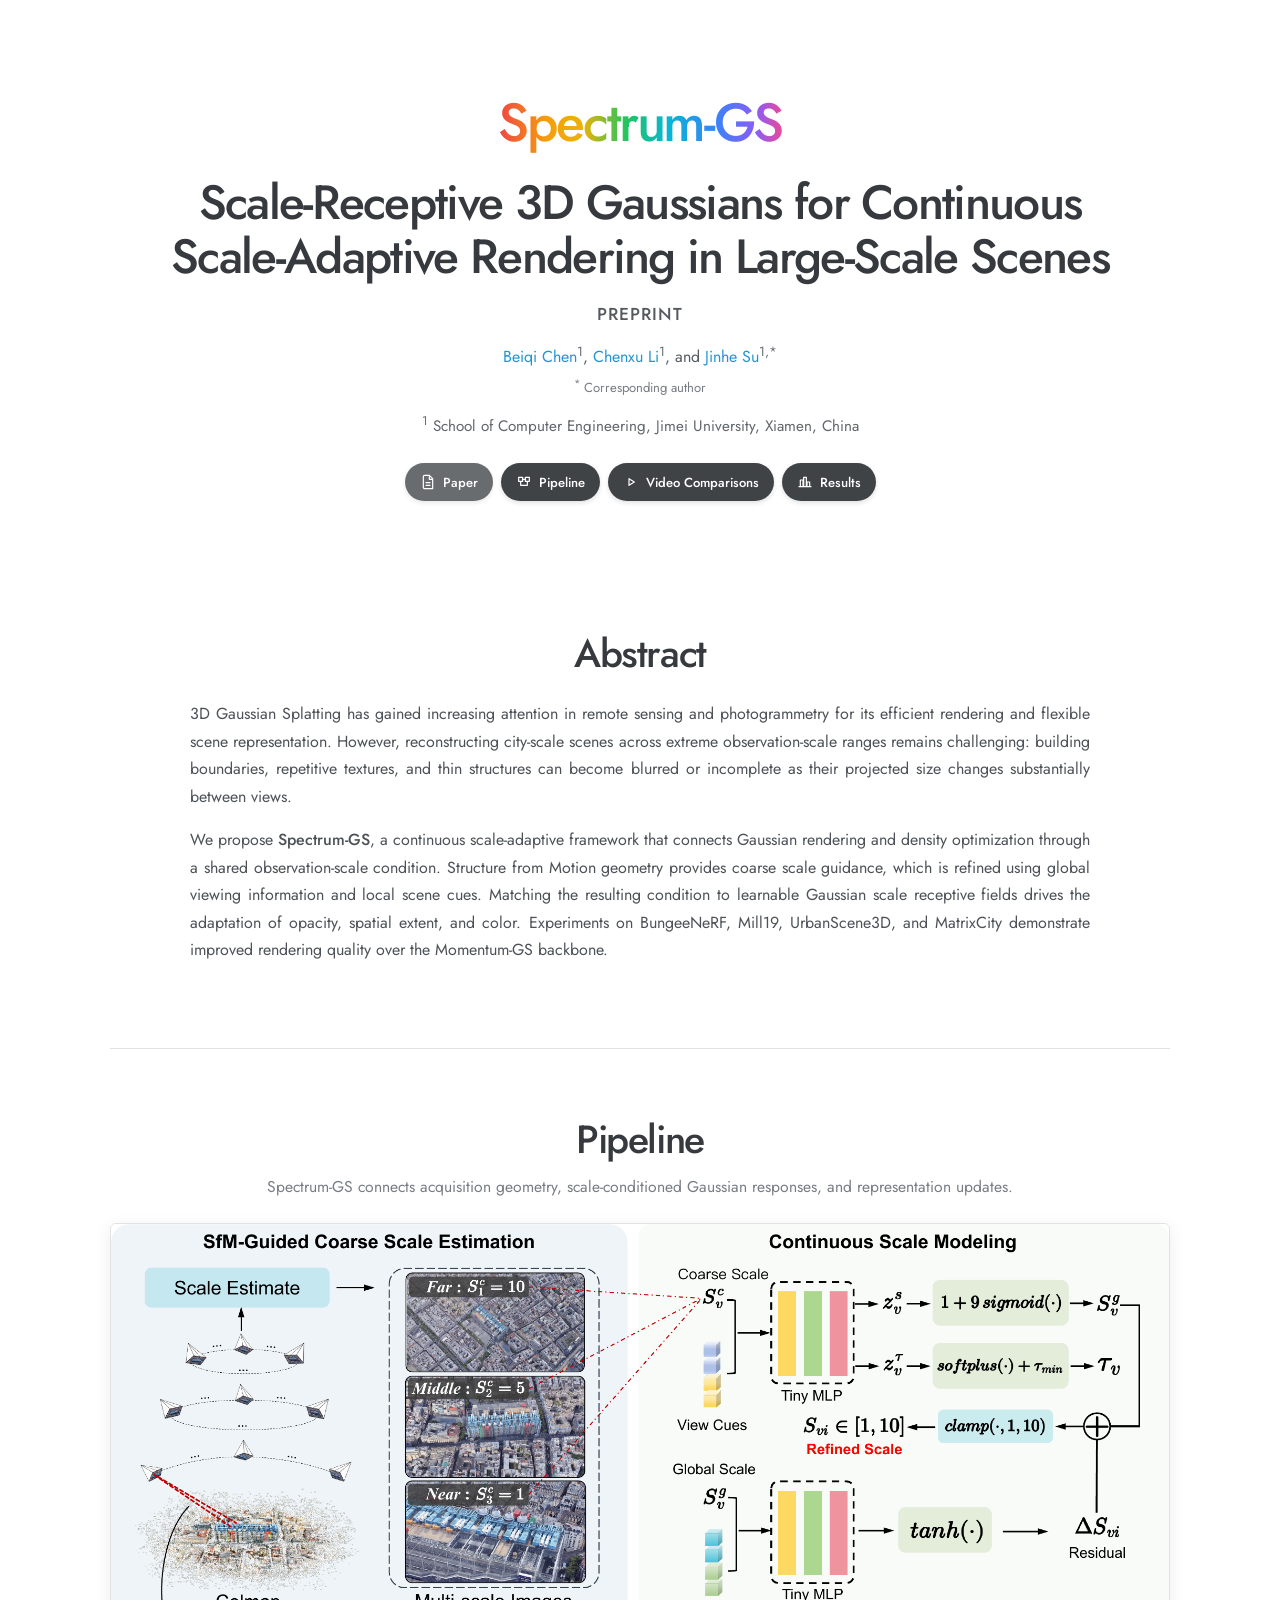
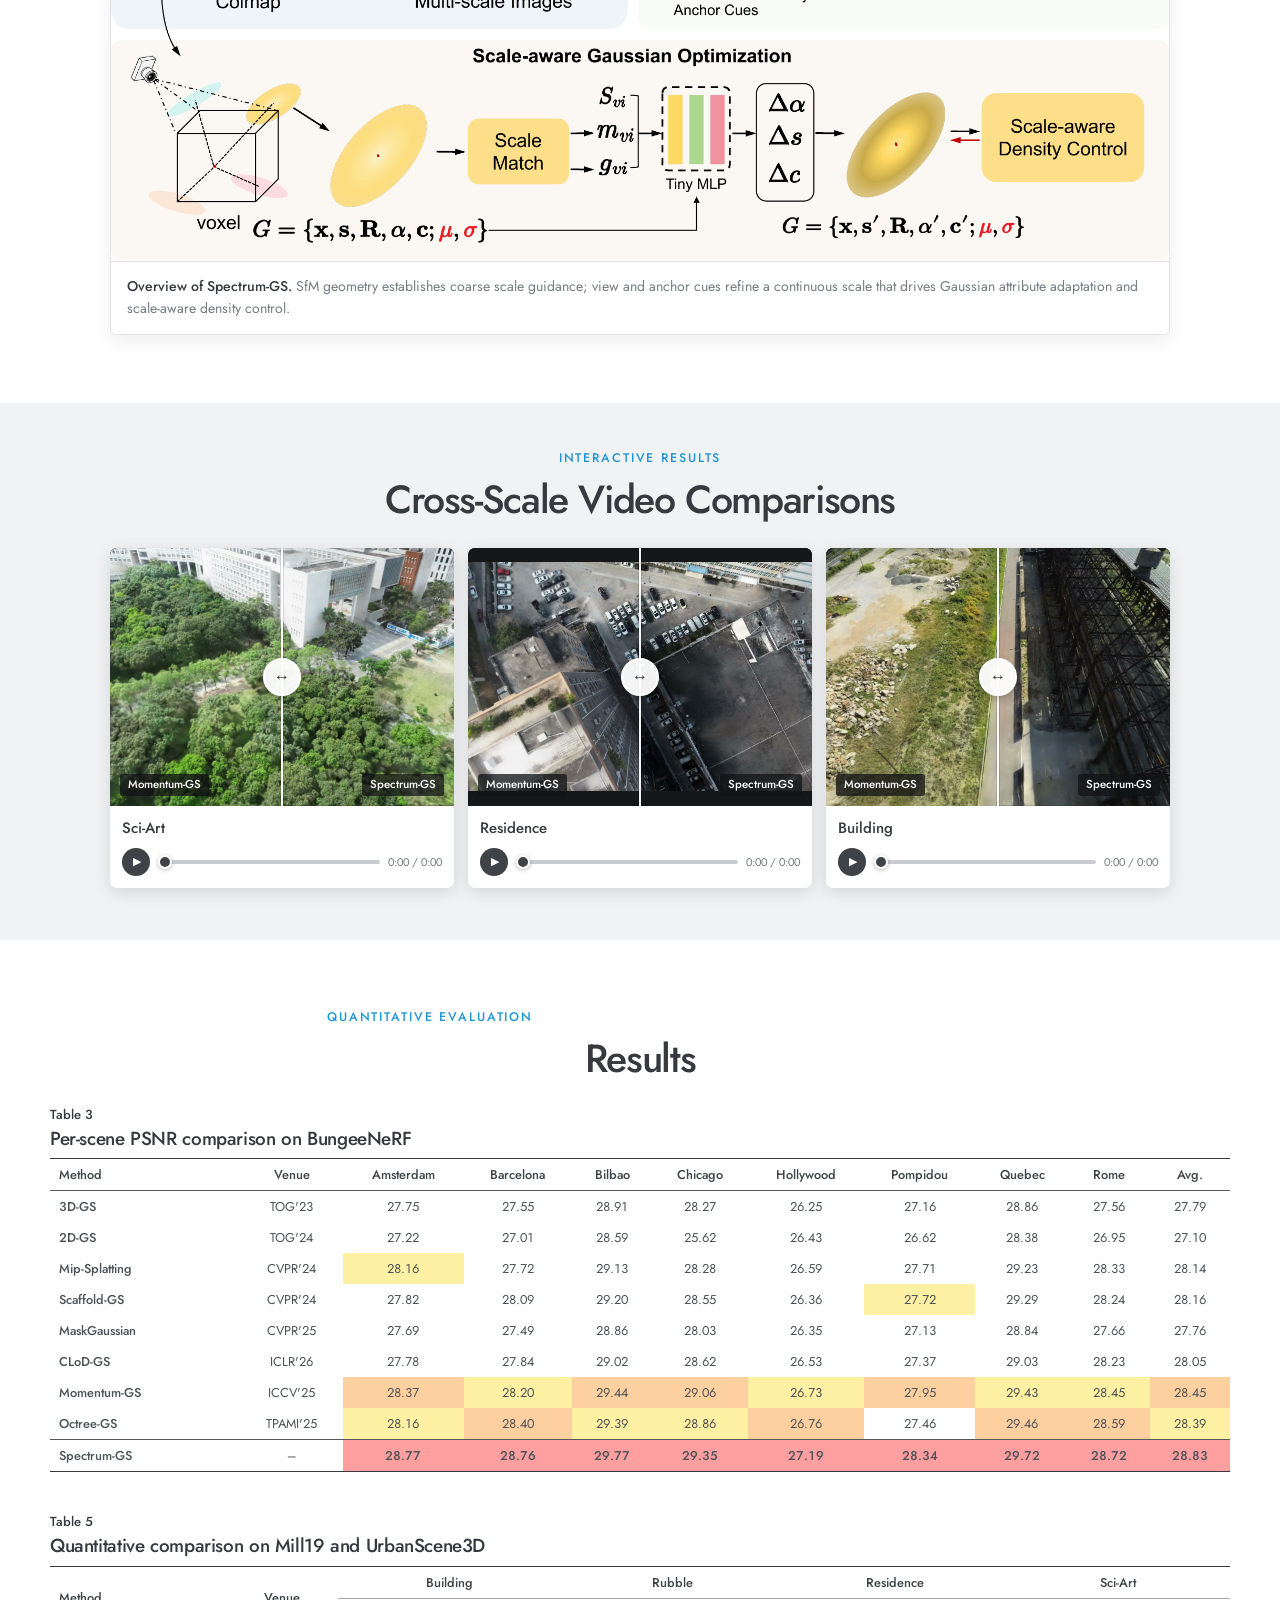
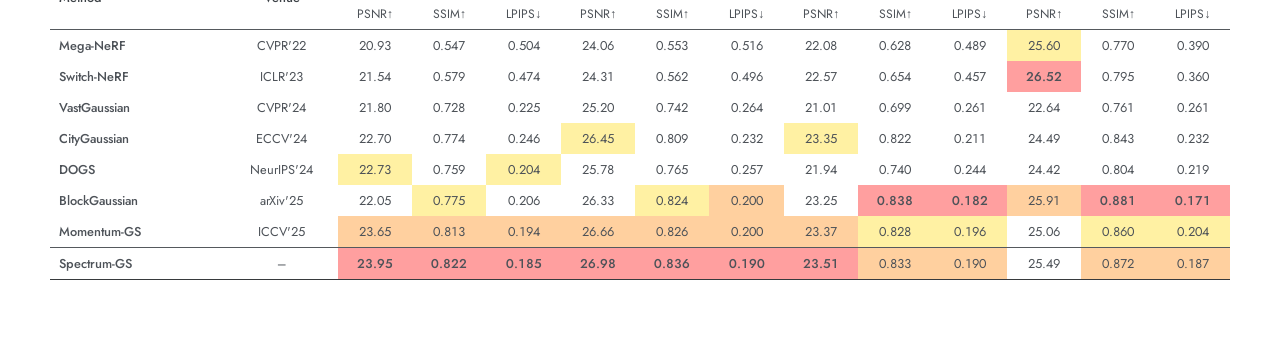
==== index.html @ c16f0d45 "Publish Spectrum-GS project page" ====
<!doctype html>
<html lang="en">
  <head>
    <meta charset="UTF-8" />
    <meta name="viewport" content="width=device-width, initial-scale=1" />
    <meta
      name="description"
      content="Spectrum-GS: Scale-Receptive 3D Gaussians for Continuous Scale-Adaptive Rendering in Large-Scale Scenes."
    />
    <meta name="theme-color" content="#ffffff" />
    <title>Spectrum-GS</title>
    <link rel="preconnect" href="https://fonts.googleapis.com" />
    <link rel="preconnect" href="https://fonts.gstatic.com" crossorigin />
    <link href="https://fonts.googleapis.com/css2?family=Jost:wght@300;400;500&amp;display=swap" rel="stylesheet" />
    <link rel="stylesheet" href="styles.css?v=split-drag" />
  </head>
  <body>
    <main>
      <header class="paper-header">
        <p class="paper-kicker">Spectrum-GS</p>
        <h1>Scale-Receptive 3D Gaussians for Continuous<br class="desktop-break" /> Scale-Adaptive Rendering in Large-Scale Scenes</h1>
        <p class="venue">Preprint</p>

        <p class="author-line">
          <a href="mailto:beiqichen@jmu.edu.cn">Beiqi Chen</a><sup>1</sup>,
          <a href="mailto:by_chenxu_li@jmu.edu.cn">Chenxu Li</a><sup>1</sup>,
          and <a href="mailto:sujh@jmu.edu.cn">Jinhe Su</a><sup>1,*</sup>
        </p>
        <p class="equal-note"><sup>*</sup> Corresponding author</p>
        <p class="affiliation"><sup>1</sup> School of Computer Engineering, Jimei University, Xiamen, China</p>

        <div class="paper-actions" aria-label="Project links">
          <span class="pill pill-disabled" aria-disabled="true" title="Paper coming soon">
            <svg viewBox="0 0 24 24" aria-hidden="true"><path d="M7 2h7l5 5v15H7a2 2 0 0 1-2-2V4a2 2 0 0 1 2-2Zm7 1.8V8h4.2M9 13h6M9 17h6" /></svg>
            Paper
          </span>
          <a class="pill" href="#pipeline">
            <svg viewBox="0 0 24 24" aria-hidden="true"><path d="M4 5h6v6H4V5Zm10 0h6v6h-6V5ZM9.5 8h5M7 11v6h10v-6" /></svg>
            Pipeline
          </a>
          <a class="pill" href="#videos">
            <svg viewBox="0 0 24 24" aria-hidden="true"><path d="m9 7 8 5-8 5V7Z" /></svg>
            Video Comparisons
          </a>
          <a class="pill" href="#results">
            <svg viewBox="0 0 24 24" aria-hidden="true"><path d="M5 19V9h4v10M10 19V5h4v14M15 19v-7h4v7M3 19h18" /></svg>
            Results
          </a>
        </div>
      </header>

      <section class="paper-section content-shell" id="abstract" aria-labelledby="abstract-title">
        <div class="section-heading">
          <h2 id="abstract-title">Abstract</h2>
        </div>
        <div class="abstract-copy">
          <p>
            3D Gaussian Splatting has gained increasing attention in remote sensing and photogrammetry for its efficient
            rendering and flexible scene representation. However, reconstructing city-scale scenes across extreme
            observation-scale ranges remains challenging: building boundaries, repetitive textures, and thin structures
            can become blurred or incomplete as their projected size changes substantially between views.
          </p>
          <p>
            We propose <strong>Spectrum-GS</strong>, a continuous scale-adaptive framework that connects Gaussian rendering
            and density optimization through a shared observation-scale condition. Structure from Motion geometry provides
            coarse scale guidance, which is refined using global viewing information and local scene cues. Matching the
            resulting condition to learnable Gaussian scale receptive fields drives the adaptation of opacity, spatial
            extent, and color. Experiments on BungeeNeRF, Mill19, UrbanScene3D, and MatrixCity demonstrate improved rendering
            quality over the Momentum-GS backbone.
          </p>
        </div>
      </section>

      <section class="paper-section content-shell" id="pipeline" aria-labelledby="pipeline-title">
        <div class="section-heading">
          <h2 id="pipeline-title">Pipeline</h2>
          <p>Spectrum-GS connects acquisition geometry, scale-conditioned Gaussian responses, and representation updates.</p>
        </div>
        <figure class="pipeline-figure">
          <a href="assets/pipeline.png" target="_blank" rel="noreferrer" aria-label="Open the pipeline at full resolution">
            <img
              src="assets/pipeline.png"
              width="2014"
              height="1212"
              alt="Spectrum-GS pipeline: SfM-guided coarse scale estimation, continuous scale modeling, and scale-aware Gaussian optimization"
            />
          </a>
          <figcaption>
            <strong>Overview of Spectrum-GS.</strong> SfM geometry establishes coarse scale guidance; view and anchor cues
            refine a continuous scale that drives Gaussian attribute adaptation and scale-aware density control.
          </figcaption>
        </figure>
      </section>

      <section class="video-band" id="videos" aria-labelledby="videos-title">
        <div class="content-shell">
          <div class="section-heading centered-heading">
            <p class="section-kicker">Interactive Results</p>
            <h2 id="videos-title">Cross-Scale Video Comparisons</h2>
          </div>

          <div class="video-comparison-grid">
            <figure class="video-comparison-card" data-video-comparison style="--position: 50%">
              <div class="video-comparison-view">
                <video class="compare-video compare-video-base" muted loop playsinline preload="metadata" poster="assets/videos/compare/sci-art-momentum-poster.jpg">
                  <source src="assets/videos/compare/sci-art-momentum.mp4" type="video/mp4" />
                </video>
                <div class="compare-video-overlay">
                  <video class="compare-video compare-video-top" muted loop playsinline preload="metadata" poster="assets/videos/compare/sci-art-spectrum-poster.jpg">
                    <source src="assets/videos/compare/sci-art-spectrum.mp4" type="video/mp4" />
                  </video>
                </div>
                <span class="method-label method-label-left">Momentum-GS</span>
                <span class="method-label method-label-right">Spectrum-GS</span>
                <div class="comparison-divider" aria-hidden="true"><span>↔</span></div>
                <input class="comparison-slider" type="range" min="0" max="100" value="50" aria-label="Adjust Sci-Art video comparison split" />
              </div>
              <figcaption>
                <strong>Sci-Art</strong>
                <div class="video-playback-controls">
                  <button class="video-toggle" type="button" aria-label="Play Sci-Art comparison"><span aria-hidden="true">▶</span></button>
                  <input class="video-seek" type="range" min="0" max="6.033" step="0.01" value="0" aria-label="Seek Sci-Art comparison" />
                  <span class="video-time">0:00 / 0:06</span>
                </div>
              </figcaption>
            </figure>

            <figure class="video-comparison-card" data-video-comparison style="--position: 50%">
              <div class="video-comparison-view residence-view">
                <video class="compare-video compare-video-base" muted loop playsinline preload="metadata" poster="assets/videos/compare/residence-momentum-poster.jpg">
                  <source src="assets/videos/compare/residence-momentum.mp4" type="video/mp4" />
                </video>
                <div class="compare-video-overlay">
                  <video class="compare-video compare-video-top" muted loop playsinline preload="metadata" poster="assets/videos/compare/residence-spectrum-poster.jpg">
                    <source src="assets/videos/compare/residence-spectrum.mp4" type="video/mp4" />
                  </video>
                </div>
                <span class="method-label method-label-left">Momentum-GS</span>
                <span class="method-label method-label-right">Spectrum-GS</span>
                <div class="comparison-divider" aria-hidden="true"><span>↔</span></div>
                <input class="comparison-slider" type="range" min="0" max="100" value="50" aria-label="Adjust Residence video comparison split" />
              </div>
              <figcaption>
                <strong>Residence</strong>
                <div class="video-playback-controls">
                  <button class="video-toggle" type="button" aria-label="Play Residence comparison"><span aria-hidden="true">▶</span></button>
                  <input class="video-seek" type="range" min="0" max="6.033" step="0.01" value="0" aria-label="Seek Residence comparison" />
                  <span class="video-time">0:00 / 0:06</span>
                </div>
              </figcaption>
            </figure>

            <figure class="video-comparison-card" data-video-comparison style="--position: 50%">
              <div class="video-comparison-view">
                <video class="compare-video compare-video-base" muted loop playsinline preload="metadata" poster="assets/videos/compare/building-momentum-poster.jpg">
                  <source src="assets/videos/compare/building-momentum.mp4" type="video/mp4" />
                </video>
                <div class="compare-video-overlay">
                  <video class="compare-video compare-video-top" muted loop playsinline preload="metadata" poster="assets/videos/compare/building-spectrum-poster.jpg">
                    <source src="assets/videos/compare/building-spectrum.mp4" type="video/mp4" />
                  </video>
                </div>
                <span class="method-label method-label-left">Momentum-GS</span>
                <span class="method-label method-label-right">Spectrum-GS</span>
                <div class="comparison-divider" aria-hidden="true"><span>↔</span></div>
                <input class="comparison-slider" type="range" min="0" max="100" value="50" aria-label="Adjust Building video comparison split" />
              </div>
              <figcaption>
                <strong>Building</strong>
                <div class="video-playback-controls">
                  <button class="video-toggle" type="button" aria-label="Play Building comparison"><span aria-hidden="true">▶</span></button>
                  <input class="video-seek" type="range" min="0" max="6.033" step="0.01" value="0" aria-label="Seek Building comparison" />
                  <span class="video-time">0:00 / 0:06</span>
                </div>
              </figcaption>
            </figure>
          </div>
        </div>
      </section>

      <section class="paper-section results-section content-shell" id="results" aria-labelledby="results-title">
        <div class="section-heading">
          <p class="section-kicker">Quantitative Evaluation</p>
          <h2 id="results-title">Results</h2>
        </div>

        <article class="result-block" aria-labelledby="table-3-title">
          <div class="result-title-row">
            <div>
              <p class="table-number">Table 3</p>
              <h3 id="table-3-title">Per-scene PSNR comparison on BungeeNeRF</h3>
            </div>
          </div>
          <div class="table-scroll" role="region" aria-label="Table 3: Per-scene PSNR on BungeeNeRF" tabindex="0">
            <table class="result-table bungee-table">
              <thead>
                <tr>
                  <th class="method-column" scope="col">Method</th>
                  <th scope="col">Venue</th>
                  <th scope="col">Amsterdam</th>
                  <th scope="col">Barcelona</th>
                  <th scope="col">Bilbao</th>
                  <th scope="col">Chicago</th>
                  <th scope="col">Hollywood</th>
                  <th scope="col">Pompidou</th>
                  <th scope="col">Quebec</th>
                  <th scope="col">Rome</th>
                  <th scope="col">Avg.</th>
                </tr>
              </thead>
              <tbody>
                <tr><th class="method-column" scope="row">3D-GS</th><td>TOG'23</td><td>27.75</td><td>27.55</td><td>28.91</td><td>28.27</td><td>26.25</td><td>27.16</td><td>28.86</td><td>27.56</td><td>27.79</td></tr>
                <tr><th class="method-column" scope="row">2D-GS</th><td>TOG'24</td><td>27.22</td><td>27.01</td><td>28.59</td><td>25.62</td><td>26.43</td><td>26.62</td><td>28.38</td><td>26.95</td><td>27.10</td></tr>
                <tr><th class="method-column" scope="row">Mip-Splatting</th><td>CVPR'24</td><td class="rank-third">28.16</td><td>27.72</td><td>29.13</td><td>28.28</td><td>26.59</td><td>27.71</td><td>29.23</td><td>28.33</td><td>28.14</td></tr>
                <tr><th class="method-column" scope="row">Scaffold-GS</th><td>CVPR'24</td><td>27.82</td><td>28.09</td><td>29.20</td><td>28.55</td><td>26.36</td><td class="rank-third">27.72</td><td>29.29</td><td>28.24</td><td>28.16</td></tr>
                <tr><th class="method-column" scope="row">MaskGaussian</th><td>CVPR'25</td><td>27.69</td><td>27.49</td><td>28.86</td><td>28.03</td><td>26.35</td><td>27.13</td><td>28.84</td><td>27.66</td><td>27.76</td></tr>
                <tr><th class="method-column" scope="row">CLoD-GS</th><td>ICLR'26</td><td>27.78</td><td>27.84</td><td>29.02</td><td>28.62</td><td>26.53</td><td>27.37</td><td>29.03</td><td>28.23</td><td>28.05</td></tr>
                <tr><th class="method-column" scope="row">Momentum-GS</th><td>ICCV'25</td><td class="rank-second">28.37</td><td class="rank-third">28.20</td><td class="rank-second">29.44</td><td class="rank-second">29.06</td><td class="rank-third">26.73</td><td class="rank-second">27.95</td><td class="rank-third">29.43</td><td class="rank-third">28.45</td><td class="rank-second">28.45</td></tr>
                <tr><th class="method-column" scope="row">Octree-GS</th><td>TPAMI'25</td><td class="rank-third">28.16</td><td class="rank-second">28.40</td><td class="rank-third">29.39</td><td class="rank-third">28.86</td><td class="rank-second">26.76</td><td>27.46</td><td class="rank-second">29.46</td><td class="rank-second">28.59</td><td class="rank-third">28.39</td></tr>
                <tr class="spectrum-row"><th class="method-column" scope="row">Spectrum-GS</th><td>–</td><td class="rank-best">28.77</td><td class="rank-best">28.76</td><td class="rank-best">29.77</td><td class="rank-best">29.35</td><td class="rank-best">27.19</td><td class="rank-best">28.34</td><td class="rank-best">29.72</td><td class="rank-best">28.72</td><td class="rank-best">28.83</td></tr>
              </tbody>
            </table>
          </div>
        </article>

        <article class="result-block" aria-labelledby="table-5-title">
          <div class="result-title-row">
            <div>
              <p class="table-number">Table 5</p>
              <h3 id="table-5-title">Quantitative comparison on Mill19 and UrbanScene3D</h3>
            </div>
          </div>
          <div class="table-scroll" role="region" aria-label="Table 5: Quantitative comparison on Mill19 and UrbanScene3D" tabindex="0">
            <table class="result-table dataset-table">
              <thead>
                <tr>
                  <th class="method-column" rowspan="2" scope="col">Method</th>
                  <th rowspan="2" scope="col">Venue</th>
                  <th colspan="3" scope="colgroup">Building</th>
                  <th colspan="3" scope="colgroup">Rubble</th>
                  <th colspan="3" scope="colgroup">Residence</th>
                  <th colspan="3" scope="colgroup">Sci-Art</th>
                </tr>
                <tr class="metric-headings">
                  <th scope="col">PSNR↑</th><th scope="col">SSIM↑</th><th scope="col">LPIPS↓</th>
                  <th scope="col">PSNR↑</th><th scope="col">SSIM↑</th><th scope="col">LPIPS↓</th>
                  <th scope="col">PSNR↑</th><th scope="col">SSIM↑</th><th scope="col">LPIPS↓</th>
                  <th scope="col">PSNR↑</th><th scope="col">SSIM↑</th><th scope="col">LPIPS↓</th>
                </tr>
              </thead>
              <tbody>
                <tr><th class="method-column" scope="row">Mega-NeRF</th><td>CVPR'22</td><td>20.93</td><td>0.547</td><td>0.504</td><td>24.06</td><td>0.553</td><td>0.516</td><td>22.08</td><td>0.628</td><td>0.489</td><td class="rank-third">25.60</td><td>0.770</td><td>0.390</td></tr>
                <tr><th class="method-column" scope="row">Switch-NeRF</th><td>ICLR'23</td><td>21.54</td><td>0.579</td><td>0.474</td><td>24.31</td><td>0.562</td><td>0.496</td><td>22.57</td><td>0.654</td><td>0.457</td><td class="rank-best">26.52</td><td>0.795</td><td>0.360</td></tr>
                <tr><th class="method-column" scope="row">VastGaussian</th><td>CVPR'24</td><td>21.80</td><td>0.728</td><td>0.225</td><td>25.20</td><td>0.742</td><td>0.264</td><td>21.01</td><td>0.699</td><td>0.261</td><td>22.64</td><td>0.761</td><td>0.261</td></tr>
                <tr><th class="method-column" scope="row">CityGaussian</th><td>ECCV'24</td><td>22.70</td><td>0.774</td><td>0.246</td><td class="rank-third">26.45</td><td>0.809</td><td>0.232</td><td class="rank-third">23.35</td><td>0.822</td><td>0.211</td><td>24.49</td><td>0.843</td><td>0.232</td></tr>
                <tr><th class="method-column" scope="row">DOGS</th><td>NeurIPS'24</td><td class="rank-third">22.73</td><td>0.759</td><td class="rank-third">0.204</td><td>25.78</td><td>0.765</td><td>0.257</td><td>21.94</td><td>0.740</td><td>0.244</td><td>24.42</td><td>0.804</td><td>0.219</td></tr>
                <tr><th class="method-column" scope="row">BlockGaussian</th><td>arXiv'25</td><td>22.05</td><td class="rank-third">0.775</td><td>0.206</td><td>26.33</td><td class="rank-third">0.824</td><td class="rank-second">0.200</td><td>23.25</td><td class="rank-best">0.838</td><td class="rank-best">0.182</td><td class="rank-second">25.91</td><td class="rank-best">0.881</td><td class="rank-best">0.171</td></tr>
                <tr><th class="method-column" scope="row">Momentum-GS</th><td>ICCV'25</td><td class="rank-second">23.65</td><td class="rank-second">0.813</td><td class="rank-second">0.194</td><td class="rank-second">26.66</td><td class="rank-second">0.826</td><td class="rank-second">0.200</td><td class="rank-second">23.37</td><td class="rank-third">0.828</td><td class="rank-third">0.196</td><td>25.06</td><td class="rank-third">0.860</td><td class="rank-third">0.204</td></tr>
                <tr class="spectrum-row"><th class="method-column" scope="row">Spectrum-GS</th><td>–</td><td class="rank-best">23.95</td><td class="rank-best">0.822</td><td class="rank-best">0.185</td><td class="rank-best">26.98</td><td class="rank-best">0.836</td><td class="rank-best">0.190</td><td class="rank-best">23.51</td><td class="rank-second">0.833</td><td class="rank-second">0.190</td><td>25.49</td><td class="rank-second">0.872</td><td class="rank-second">0.187</td></tr>
              </tbody>
            </table>
          </div>
        </article>
      </section>

    </main>

    <script src="script.js?v=split-drag2"></script>
  </body>
</html>
---- styles.css ----
:root {
  --ink: #363a3f;
  --text: #4d5258;
  --muted: #777d84;
  --blue: #2196d3;
  --paper: #ffffff;
  --band: #f1f2f3;
  --line: #e0e2e4;
  --shell: 1060px;
  font-family: "Jost", sans-serif;
  color: var(--ink);
  background: var(--paper);
  font-synthesis: none;
  scroll-behavior: smooth;
}

* { box-sizing: border-box; }
strong { font-weight: 500; }

body { margin: 0; min-width: 320px; background: var(--paper); }
a { color: inherit; }

.content-shell {
  width: min(calc(100% - 40px), var(--shell));
  margin-inline: auto;
}

.paper-header {
  width: min(calc(100% - 40px), 1040px);
  margin: 0 auto;
  padding: clamp(58px, 7vw, 84px) 0 clamp(44px, 5.5vw, 62px);
  text-align: center;
}

.paper-kicker {
  display: inline-block;
  margin: 0 0 15px;
  color: transparent;
  background: linear-gradient(90deg, #ef4444 0%, #f59e0b 17%, #eab308 30%, #22c55e 45%, #06b6d4 60%, #3b82f6 77%, #8b5cf6 91%, #ec4899 100%);
  background-clip: text;
  -webkit-background-clip: text;
  -webkit-text-fill-color: transparent;
  font-size: clamp(2rem, 5vw, 3.35rem);
  font-weight: 500;
  letter-spacing: -0.045em;
}

h1 {
  max-width: 980px;
  margin: 0 auto;
  font-size: clamp(1.7rem, 4.2vw, 3rem);
  line-height: 1.13;
  letter-spacing: -0.035em;
  font-weight: 500;
}

.venue {
  margin: 18px 0 14px;
  color: #555a60;
  font-size: 1.08rem;
  font-weight: 500;
  letter-spacing: 0.06em;
  text-transform: uppercase;
}

.author-line {
  margin: 0;
  color: #555b62;
  font-size: 1rem;
  line-height: 1.8;
}

.author-line a { color: var(--blue); font-weight: 400; text-decoration: none; }
.author-line a:hover { text-decoration: underline; }
.author-line sup, .affiliation sup { color: #696f76; }

.equal-note { margin: 2px 0 14px; color: var(--muted); font-size: 0.82rem; }
.affiliation { margin: 0; color: #60666c; font-size: 0.95rem; }

.paper-actions {
  display: flex;
  flex-wrap: wrap;
  justify-content: center;
  gap: 8px;
  margin-top: 26px;
}

.pill {
  display: inline-flex;
  align-items: center;
  gap: 7px;
  min-height: 38px;
  padding: 0 15px;
  border-radius: 999px;
  color: #fff;
  background: #404346;
  font-size: 0.82rem;
  font-weight: 500;
  text-decoration: none;
  box-shadow: 0 2px 5px rgba(0, 0, 0, 0.12);
  transition: background 150ms ease, transform 150ms ease;
}

.pill:hover { background: #1f2225; transform: translateY(-1px); }

.pill-disabled {
  cursor: default;
  opacity: 0.78;
}

.pill-disabled:hover { background: #404346; transform: none; }

.pill svg {
  width: 16px;
  height: 16px;
  fill: none;
  stroke: currentColor;
  stroke-width: 1.8;
  stroke-linecap: round;
  stroke-linejoin: round;
}

.video-band { padding: 46px 0 52px; background: var(--band); scroll-margin-top: 24px; }
.section-heading { margin-bottom: 24px; }

.centered-heading { max-width: 720px; margin: 0 auto 26px; text-align: center; }

.section-kicker {
  margin: 0 0 8px !important;
  color: var(--blue) !important;
  font-size: 0.78rem !important;
  font-weight: 500;
  letter-spacing: 0.15em;
  text-transform: uppercase;
}

h2 {
  margin: 0;
  font-size: clamp(1.7rem, 3.5vw, 2.45rem);
  line-height: 1.15;
  letter-spacing: -0.035em;
  font-weight: 500;
}

.section-heading > p {
  max-width: 760px;
  margin: 12px auto 0;
  color: var(--muted);
  font-size: 0.98rem;
  line-height: 1.6;
}

.video-comparison-grid {
  display: grid;
  grid-template-columns: repeat(3, minmax(0, 1fr));
  gap: 14px;
}

.video-comparison-card {
  margin: 0;
  overflow: hidden;
  border-radius: 7px;
  background: #fff;
  box-shadow: 0 4px 15px rgba(20, 24, 28, 0.13);
}

.video-comparison-view {
  --position: 50%;
  position: relative;
  overflow: hidden;
  aspect-ratio: 4 / 3;
  background: #151719;
  cursor: ew-resize;
  isolation: isolate;
  touch-action: none;
}

.video-comparison-view.is-dragging { cursor: col-resize; }

.compare-video,
.compare-video-overlay {
  position: absolute;
  inset: 0;
  width: 100%;
  height: 100%;
}

.compare-video {
  display: block;
  object-fit: contain;
  background: #151719;
  pointer-events: none;
}

.compare-video-overlay {
  z-index: 1;
  overflow: hidden;
  clip-path: inset(0 0 0 var(--position));
  pointer-events: none;
}

.video-comparison-card figcaption {
  display: flex;
  flex-direction: column;
  gap: 9px;
  padding: 11px 12px 12px;
}

.video-comparison-card strong { font-size: 0.94rem; font-weight: 500; }

.video-playback-controls {
  position: relative;
  z-index: 5;
  display: grid;
  grid-template-columns: 28px minmax(0, 1fr) auto;
  align-items: center;
  gap: 8px;
}

.video-toggle {
  display: grid;
  width: 28px;
  height: 28px;
  padding: 0;
  place-items: center;
  border: 0;
  border-radius: 50%;
  color: #fff;
  background: #3f4347;
  font: inherit;
  cursor: pointer;
  transition: background 150ms ease, transform 150ms ease;
}

.video-toggle:hover { background: #202326; transform: scale(1.04); }
.video-toggle:focus-visible { outline: 2px solid var(--blue); outline-offset: 2px; }
.video-toggle span { margin-left: 2px; font-size: 0.7rem; line-height: 1; }
.video-toggle.is-playing span { margin-left: 0; }

.video-seek {
  position: relative;
  z-index: 6;
  width: 100%;
  min-width: 0;
  height: 20px;
  margin: 0;
  appearance: none;
  -webkit-appearance: none;
  background: transparent;
  cursor: ew-resize;
  touch-action: none;
  pointer-events: auto;
}

.video-seek::-webkit-slider-runnable-track {
  height: 4px;
  border-radius: 999px;
  background: #c9cdd1;
}

.video-seek::-webkit-slider-thumb {
  width: 14px;
  height: 14px;
  margin-top: -5px;
  border: 2px solid #fff;
  border-radius: 50%;
  background: #3f4347;
  box-shadow: 0 1px 4px rgba(0, 0, 0, 0.28);
  -webkit-appearance: none;
}

.video-seek::-moz-range-track {
  height: 4px;
  border: 0;
  border-radius: 999px;
  background: #c9cdd1;
}

.video-seek::-moz-range-thumb {
  width: 12px;
  height: 12px;
  border: 2px solid #fff;
  border-radius: 50%;
  background: #3f4347;
  box-shadow: 0 1px 4px rgba(0, 0, 0, 0.28);
}

.video-seek:focus-visible { outline: 2px solid var(--blue); outline-offset: 2px; }

.video-time {
  color: var(--muted);
  font-size: 0.7rem;
  font-variant-numeric: tabular-nums;
  white-space: nowrap;
}

.paper-section { padding: clamp(48px, 6vw, 68px) 0; scroll-margin-top: 24px; }
.paper-section + .paper-section { border-top: 1px solid var(--line); }
.paper-section > .section-heading { text-align: center; }

.abstract-copy { max-width: 900px; margin: 0 auto; }

.abstract-copy p {
  margin: 0 0 16px;
  color: var(--text);
  font-size: 1rem;
  line-height: 1.72;
  text-align: justify;
}

.pipeline-figure {
  margin: 24px 0 0;
  overflow: hidden;
  border: 1px solid var(--line);
  border-radius: 6px;
  background: #fff;
  box-shadow: 0 5px 18px rgba(24, 28, 32, 0.08);
}

.pipeline-figure a, .pipeline-figure img { display: block; }
.pipeline-figure img { width: 100%; height: auto; }

.pipeline-figure figcaption {
  padding: 13px 16px 14px;
  color: var(--muted);
  font-size: 0.88rem;
  line-height: 1.6;
  border-top: 1px solid var(--line);
}

.pipeline-figure figcaption strong { color: var(--ink); }

.results-section {
  width: min(calc(100% - 40px), 1180px);
  max-width: none;
}

.result-block + .result-block { margin-top: 40px; }

.result-title-row {
  display: flex;
  align-items: end;
  justify-content: space-between;
  gap: 24px;
  margin-bottom: 8px;
}

.table-number {
  margin: 0 0 3px;
  color: var(--ink);
  font-size: 0.82rem;
  font-weight: 500;
  letter-spacing: 0;
}

.result-title-row h3 {
  margin: 0;
  font-size: clamp(1rem, 2vw, 1.18rem);
  line-height: 1.25;
  font-weight: 500;
  letter-spacing: -0.02em;
}

.table-scroll {
  overflow-x: auto;
  border-top: 1.5px solid #373a3d;
  border-bottom: 1.5px solid #373a3d;
  background: #fff;
  scrollbar-color: #b9bec3 transparent;
  scrollbar-width: thin;
}

.table-scroll:focus-visible {
  outline: 2px solid var(--blue);
  outline-offset: 3px;
}

.result-table {
  width: 100%;
  border-collapse: separate;
  border-spacing: 0;
  color: var(--text);
  font-size: 0.8rem;
  font-variant-numeric: tabular-nums;
  white-space: nowrap;
}

.bungee-table { min-width: 960px; }
.dataset-table { min-width: 1120px; }

.result-table th,
.result-table td {
  padding: 6px 9px;
  text-align: center;
  border: 0;
}

.result-table thead th {
  color: #3d4247;
  background: #fff;
  font-weight: 500;
}

.bungee-table thead th,
.dataset-table thead tr:last-child th,
.dataset-table thead th[rowspan] { border-bottom: 1px solid #55595d; }
.dataset-table thead tr:first-child th[colspan] { border-bottom: 1px solid #a5a8ab; }
.result-table .metric-headings th { color: var(--text); font-size: 0.76rem; font-weight: 400; }

.result-table .method-column {
  position: sticky;
  left: 0;
  z-index: 1;
  min-width: 128px;
  text-align: left;
  background: #fff;
  font-weight: 500;
}

.result-table thead .method-column {
  z-index: 2;
  background: #fff;
}

.result-table .spectrum-row > * { border-top: 1px solid #55595d; }
.result-table .rank-best { background: #ff9f9f; font-weight: 500; }
.result-table .rank-second { background: #ffd09f; }
.result-table .rank-third { background: #fff1a3; }

.comparison-divider {
  position: absolute;
  z-index: 3;
  top: 0;
  bottom: 0;
  left: var(--position);
  width: 2px;
  background: rgba(255, 255, 255, 0.95);
  box-shadow: 0 0 0 1px rgba(0, 0, 0, 0.12);
  pointer-events: none;
  transform: translateX(-1px);
}

.comparison-divider span {
  position: absolute;
  top: 50%;
  left: 50%;
  display: grid;
  width: 38px;
  height: 38px;
  place-items: center;
  border: 2px solid white;
  border-radius: 50%;
  color: #2f3337;
  background: rgba(255, 255, 255, 0.94);
  font-size: 1rem;
  font-weight: 500;
  box-shadow: 0 2px 8px rgba(0, 0, 0, 0.24);
  transform: translate(-50%, -50%);
}

.comparison-slider {
  position: absolute;
  z-index: 4;
  inset: 0;
  width: 100%;
  height: 100%;
  margin: 0;
  cursor: ew-resize;
  opacity: 0;
  pointer-events: none;
}

.comparison-slider:focus-visible {
  opacity: 1;
  height: 28px;
  top: auto;
  bottom: 8px;
  padding-inline: 10px;
}

.method-label {
  position: absolute;
  z-index: 2;
  bottom: 10px;
  padding: 5px 8px;
  border-radius: 3px;
  color: #fff;
  background: rgba(16, 18, 20, 0.75);
  font-size: 0.72rem;
  font-weight: 500;
  line-height: 1;
  pointer-events: none;
}

.method-label-left { left: 10px; }
.method-label-right { right: 10px; }

@media (max-width: 720px) {
  .content-shell, .paper-header { width: min(calc(100% - 28px), var(--shell)); }
  .paper-header { padding-top: 58px; }
  .desktop-break { display: none; }
  .video-comparison-grid { grid-template-columns: 1fr; }
  .result-title-row { align-items: flex-start; flex-direction: column; gap: 7px; }
  .result-block + .result-block { margin-top: 34px; }
  .result-table th, .result-table td { padding: 6px 8px; }
  .abstract-copy p { text-align: left; }
}

@media (prefers-reduced-motion: reduce) {
  :root { scroll-behavior: auto; }
  .pill { transition: none; }
}
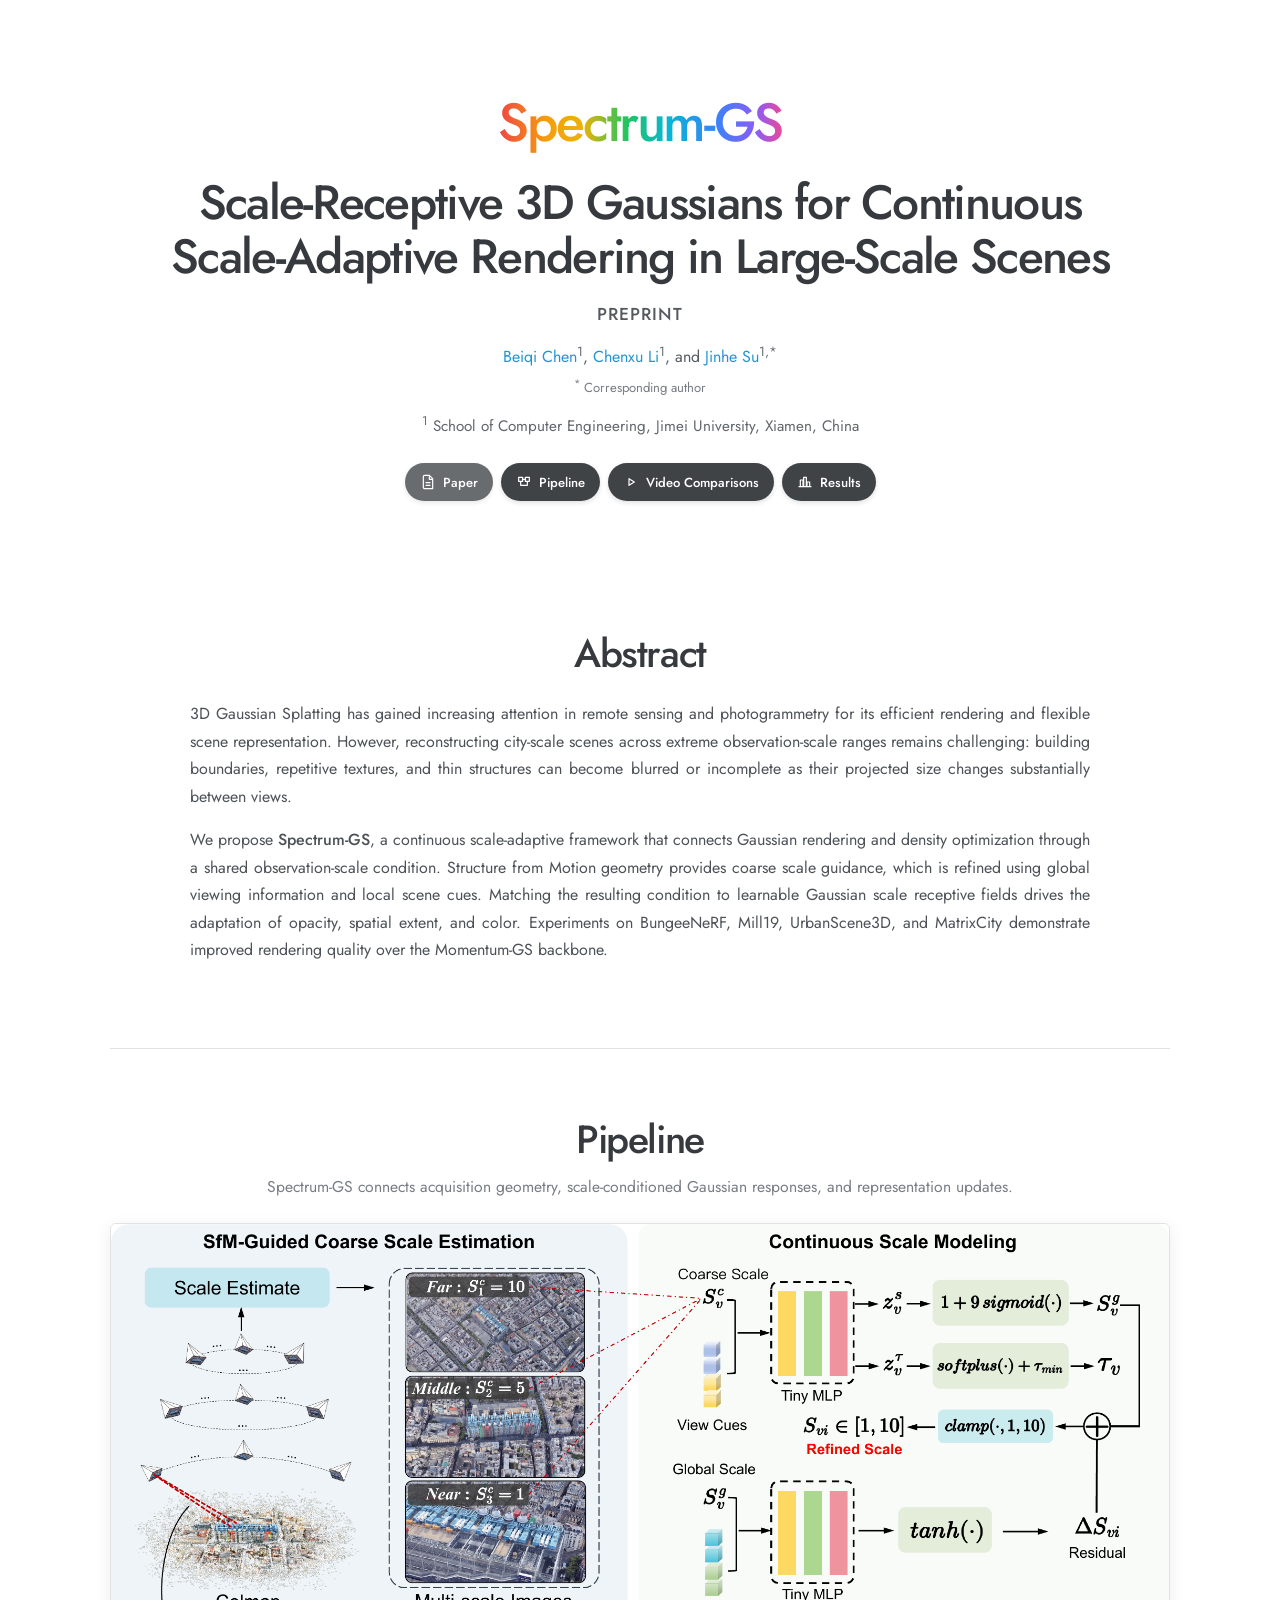
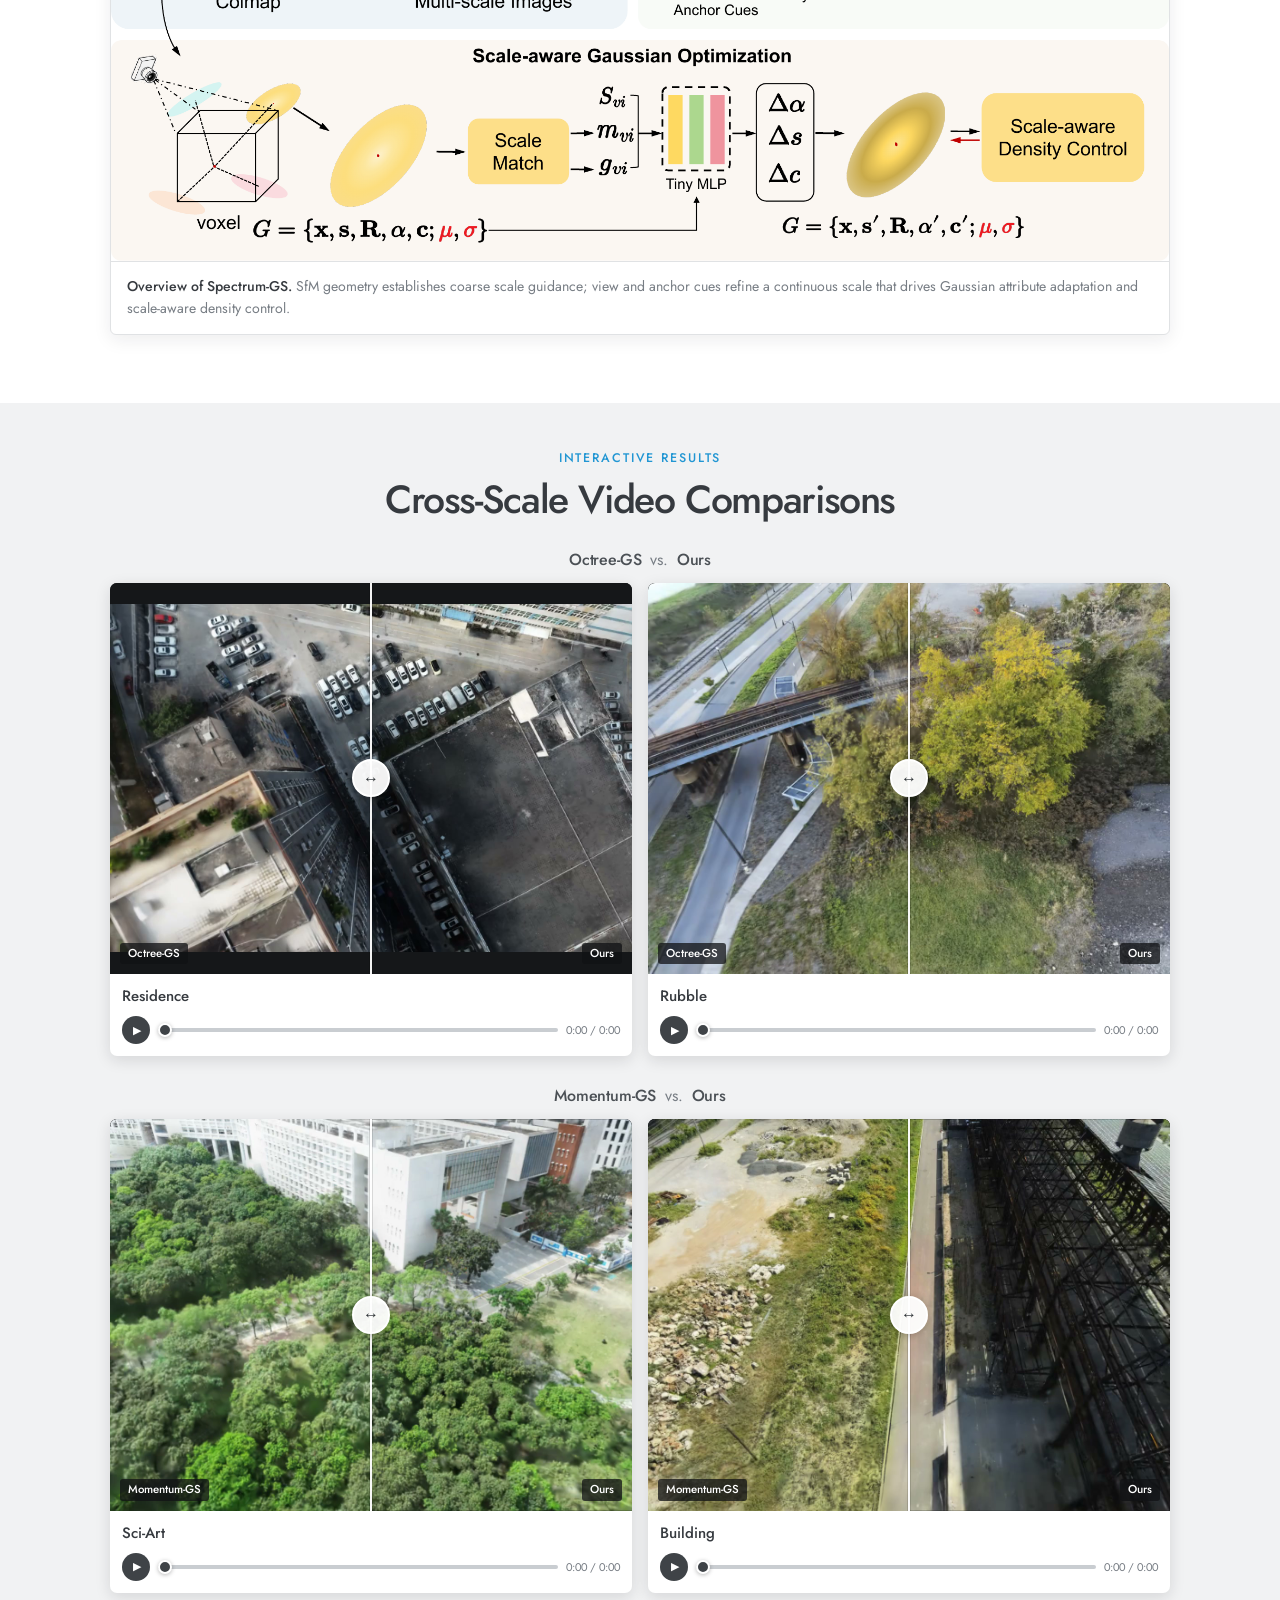
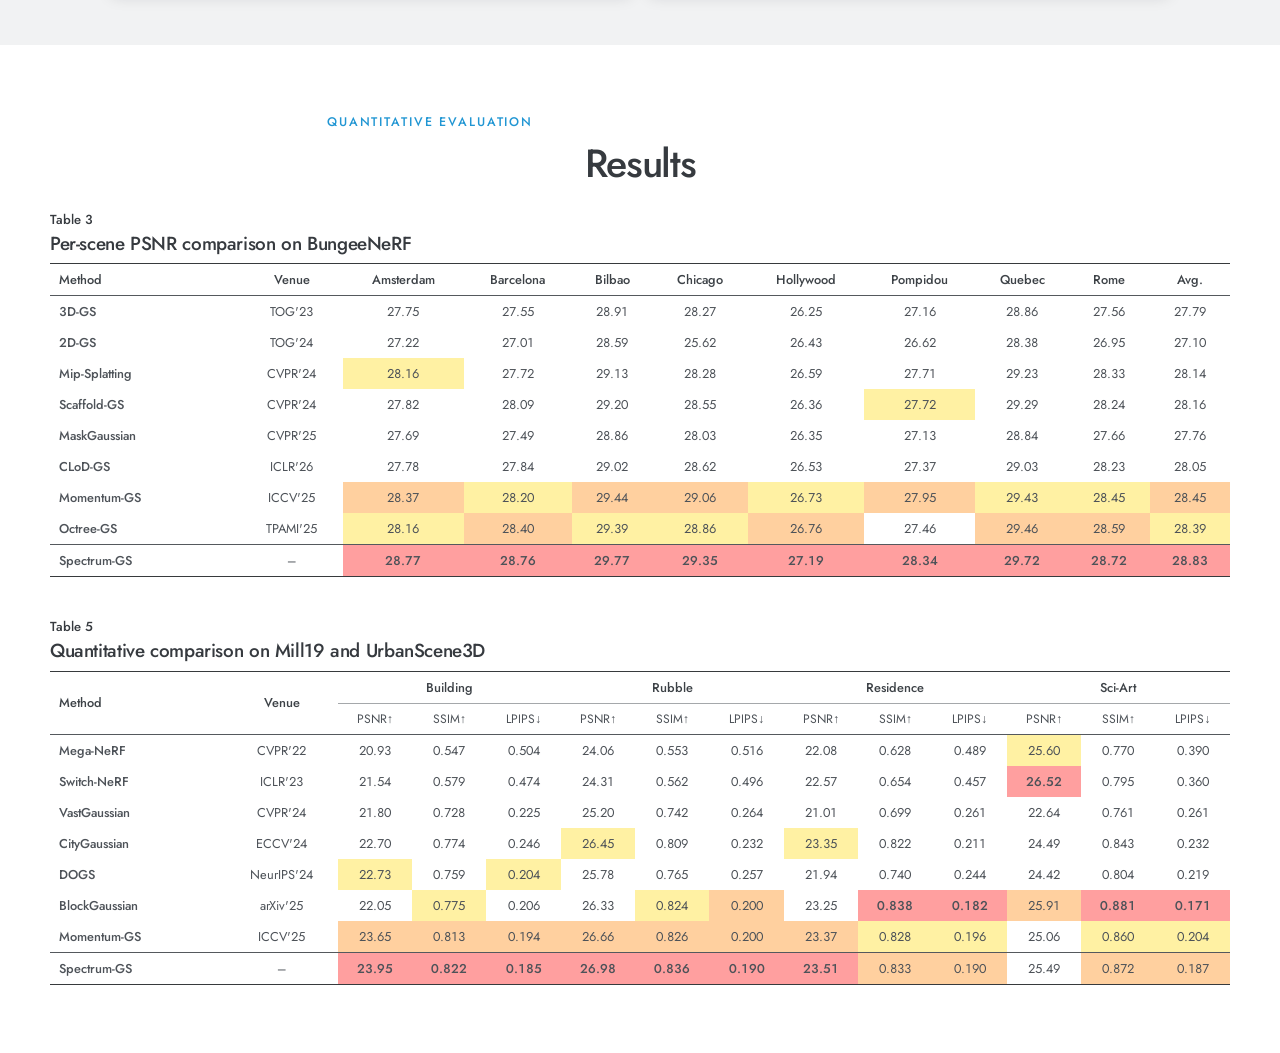
==== commit 9f567099: "Update Octree-GS comparison videos" ====
--- a/index.html
+++ b/index.html
@@ -12,7 +12,7 @@
     <link rel="preconnect" href="https://fonts.googleapis.com" />
     <link rel="preconnect" href="https://fonts.gstatic.com" crossorigin />
     <link href="https://fonts.googleapis.com/css2?family=Jost:wght@300;400;500&amp;display=swap" rel="stylesheet" />
-    <link rel="stylesheet" href="styles.css?v=split-drag" />
+    <link rel="stylesheet" href="styles.css?v=four-comparisons" />
   </head>
   <body>
     <main>
@@ -99,81 +99,114 @@
             <h2 id="videos-title">Cross-Scale Video Comparisons</h2>
           </div>
 
-          <div class="video-comparison-grid">
-            <figure class="video-comparison-card" data-video-comparison style="--position: 50%">
-              <div class="video-comparison-view">
-                <video class="compare-video compare-video-base" muted loop playsinline preload="metadata" poster="assets/videos/compare/sci-art-momentum-poster.jpg">
-                  <source src="assets/videos/compare/sci-art-momentum.mp4" type="video/mp4" />
-                </video>
-                <div class="compare-video-overlay">
-                  <video class="compare-video compare-video-top" muted loop playsinline preload="metadata" poster="assets/videos/compare/sci-art-spectrum-poster.jpg">
-                    <source src="assets/videos/compare/sci-art-spectrum.mp4" type="video/mp4" />
+          <div class="video-comparison-group" aria-labelledby="octree-comparisons-title">
+            <h3 class="video-comparison-group-title" id="octree-comparisons-title">Octree-GS <span>vs.</span> Ours</h3>
+            <div class="video-comparison-grid">
+              <figure class="video-comparison-card" data-video-comparison style="--position: 50%">
+                <div class="video-comparison-view residence-view">
+                  <video class="compare-video compare-video-base" muted loop playsinline preload="metadata" poster="assets/videos/compare/residence-octree-poster.jpg?v=20260913-corrected">
+                    <source src="assets/videos/compare/residence-octree.mp4?v=20260913-corrected" type="video/mp4" />
                   </video>
+                  <div class="compare-video-overlay">
+                    <video class="compare-video compare-video-top" muted loop playsinline preload="metadata" poster="assets/videos/compare/residence-spectrum-poster.jpg?v=20260913">
+                      <source src="assets/videos/compare/residence-spectrum.mp4?v=20260913" type="video/mp4" />
+                    </video>
+                  </div>
+                  <span class="method-label method-label-left">Octree-GS</span>
+                  <span class="method-label method-label-right">Ours</span>
+                  <div class="comparison-divider" aria-hidden="true"><span>↔</span></div>
+                  <input class="comparison-slider" type="range" min="0" max="100" value="50" aria-label="Adjust Residence video comparison split" />
                 </div>
-                <span class="method-label method-label-left">Momentum-GS</span>
-                <span class="method-label method-label-right">Spectrum-GS</span>
-                <div class="comparison-divider" aria-hidden="true"><span>↔</span></div>
-                <input class="comparison-slider" type="range" min="0" max="100" value="50" aria-label="Adjust Sci-Art video comparison split" />
-              </div>
-              <figcaption>
-                <strong>Sci-Art</strong>
-                <div class="video-playback-controls">
-                  <button class="video-toggle" type="button" aria-label="Play Sci-Art comparison"><span aria-hidden="true">▶</span></button>
-                  <input class="video-seek" type="range" min="0" max="6.033" step="0.01" value="0" aria-label="Seek Sci-Art comparison" />
-                  <span class="video-time">0:00 / 0:06</span>
+                <figcaption>
+                  <strong>Residence</strong>
+                  <div class="video-playback-controls">
+                    <button class="video-toggle" type="button" aria-label="Play Residence comparison"><span aria-hidden="true">▶</span></button>
+                    <input class="video-seek" type="range" min="0" max="6.033" step="0.01" value="0" aria-label="Seek Residence comparison" />
+                    <span class="video-time">0:00 / 0:06</span>
+                  </div>
+                </figcaption>
+              </figure>
+
+              <figure class="video-comparison-card" data-video-comparison style="--position: 50%">
+                <div class="video-comparison-view">
+                  <video class="compare-video compare-video-base" muted loop playsinline preload="metadata" poster="assets/videos/compare/rubble-octree-poster.jpg?v=20260913-corrected">
+                    <source src="assets/videos/compare/rubble-octree.mp4?v=20260913-corrected" type="video/mp4" />
+                  </video>
+                  <div class="compare-video-overlay">
+                    <video class="compare-video compare-video-top" muted loop playsinline preload="metadata" poster="assets/videos/compare/rubble-spectrum-poster.jpg?v=20260913">
+                      <source src="assets/videos/compare/rubble-spectrum.mp4?v=20260913" type="video/mp4" />
+                    </video>
+                  </div>
+                  <span class="method-label method-label-left">Octree-GS</span>
+                  <span class="method-label method-label-right">Ours</span>
+                  <div class="comparison-divider" aria-hidden="true"><span>↔</span></div>
+                  <input class="comparison-slider" type="range" min="0" max="100" value="50" aria-label="Adjust Rubble video comparison split" />
                 </div>
-              </figcaption>
-            </figure>
-
-            <figure class="video-comparison-card" data-video-comparison style="--position: 50%">
-              <div class="video-comparison-view residence-view">
-                <video class="compare-video compare-video-base" muted loop playsinline preload="metadata" poster="assets/videos/compare/residence-momentum-poster.jpg">
-                  <source src="assets/videos/compare/residence-momentum.mp4" type="video/mp4" />
-                </video>
-                <div class="compare-video-overlay">
-                  <video class="compare-video compare-video-top" muted loop playsinline preload="metadata" poster="assets/videos/compare/residence-spectrum-poster.jpg">
-                    <source src="assets/videos/compare/residence-spectrum.mp4" type="video/mp4" />
+                <figcaption>
+                  <strong>Rubble</strong>
+                  <div class="video-playback-controls">
+                    <button class="video-toggle" type="button" aria-label="Play Rubble comparison"><span aria-hidden="true">▶</span></button>
+                    <input class="video-seek" type="range" min="0" max="6.033" step="0.01" value="0" aria-label="Seek Rubble comparison" />
+                    <span class="video-time">0:00 / 0:06</span>
+                  </div>
+                </figcaption>
+              </figure>
+            </div>
+          </div>
+
+          <div class="video-comparison-group" aria-labelledby="momentum-comparisons-title">
+            <h3 class="video-comparison-group-title" id="momentum-comparisons-title">Momentum-GS <span>vs.</span> Ours</h3>
+            <div class="video-comparison-grid">
+              <figure class="video-comparison-card" data-video-comparison style="--position: 50%">
+                <div class="video-comparison-view">
+                  <video class="compare-video compare-video-base" muted loop playsinline preload="metadata" poster="assets/videos/compare/sci-art-momentum-poster.jpg?v=20260913">
+                    <source src="assets/videos/compare/sci-art-momentum.mp4?v=20260913" type="video/mp4" />
                   </video>
+                  <div class="compare-video-overlay">
+                    <video class="compare-video compare-video-top" muted loop playsinline preload="metadata" poster="assets/videos/compare/sci-art-spectrum-poster.jpg?v=20260913">
+                      <source src="assets/videos/compare/sci-art-spectrum.mp4?v=20260913" type="video/mp4" />
+                    </video>
+                  </div>
+                  <span class="method-label method-label-left">Momentum-GS</span>
+                  <span class="method-label method-label-right">Ours</span>
+                  <div class="comparison-divider" aria-hidden="true"><span>↔</span></div>
+                  <input class="comparison-slider" type="range" min="0" max="100" value="50" aria-label="Adjust Sci-Art video comparison split" />
                 </div>
-                <span class="method-label method-label-left">Momentum-GS</span>
-                <span class="method-label method-label-right">Spectrum-GS</span>
-                <div class="comparison-divider" aria-hidden="true"><span>↔</span></div>
-                <input class="comparison-slider" type="range" min="0" max="100" value="50" aria-label="Adjust Residence video comparison split" />
-              </div>
-              <figcaption>
-                <strong>Residence</strong>
-                <div class="video-playback-controls">
-                  <button class="video-toggle" type="button" aria-label="Play Residence comparison"><span aria-hidden="true">▶</span></button>
-                  <input class="video-seek" type="range" min="0" max="6.033" step="0.01" value="0" aria-label="Seek Residence comparison" />
-                  <span class="video-time">0:00 / 0:06</span>
+                <figcaption>
+                  <strong>Sci-Art</strong>
+                  <div class="video-playback-controls">
+                    <button class="video-toggle" type="button" aria-label="Play Sci-Art comparison"><span aria-hidden="true">▶</span></button>
+                    <input class="video-seek" type="range" min="0" max="6.033" step="0.01" value="0" aria-label="Seek Sci-Art comparison" />
+                    <span class="video-time">0:00 / 0:06</span>
+                  </div>
+                </figcaption>
+              </figure>
+
+              <figure class="video-comparison-card" data-video-comparison style="--position: 50%">
+                <div class="video-comparison-view">
+                  <video class="compare-video compare-video-base" muted loop playsinline preload="metadata" poster="assets/videos/compare/building-momentum-poster.jpg?v=20260913">
+                    <source src="assets/videos/compare/building-momentum.mp4?v=20260913" type="video/mp4" />
+                  </video>
+                  <div class="compare-video-overlay">
+                    <video class="compare-video compare-video-top" muted loop playsinline preload="metadata" poster="assets/videos/compare/building-spectrum-poster.jpg?v=20260913">
+                      <source src="assets/videos/compare/building-spectrum.mp4?v=20260913" type="video/mp4" />
+                    </video>
+                  </div>
+                  <span class="method-label method-label-left">Momentum-GS</span>
+                  <span class="method-label method-label-right">Ours</span>
+                  <div class="comparison-divider" aria-hidden="true"><span>↔</span></div>
+                  <input class="comparison-slider" type="range" min="0" max="100" value="50" aria-label="Adjust Building video comparison split" />
                 </div>
-              </figcaption>
-            </figure>
-
-            <figure class="video-comparison-card" data-video-comparison style="--position: 50%">
-              <div class="video-comparison-view">
-                <video class="compare-video compare-video-base" muted loop playsinline preload="metadata" poster="assets/videos/compare/building-momentum-poster.jpg">
-                  <source src="assets/videos/compare/building-momentum.mp4" type="video/mp4" />
-                </video>
-                <div class="compare-video-overlay">
-                  <video class="compare-video compare-video-top" muted loop playsinline preload="metadata" poster="assets/videos/compare/building-spectrum-poster.jpg">
-                    <source src="assets/videos/compare/building-spectrum.mp4" type="video/mp4" />
-                  </video>
-                </div>
-                <span class="method-label method-label-left">Momentum-GS</span>
-                <span class="method-label method-label-right">Spectrum-GS</span>
-                <div class="comparison-divider" aria-hidden="true"><span>↔</span></div>
-                <input class="comparison-slider" type="range" min="0" max="100" value="50" aria-label="Adjust Building video comparison split" />
-              </div>
-              <figcaption>
-                <strong>Building</strong>
-                <div class="video-playback-controls">
-                  <button class="video-toggle" type="button" aria-label="Play Building comparison"><span aria-hidden="true">▶</span></button>
-                  <input class="video-seek" type="range" min="0" max="6.033" step="0.01" value="0" aria-label="Seek Building comparison" />
-                  <span class="video-time">0:00 / 0:06</span>
-                </div>
-              </figcaption>
-            </figure>
+                <figcaption>
+                  <strong>Building</strong>
+                  <div class="video-playback-controls">
+                    <button class="video-toggle" type="button" aria-label="Play Building comparison"><span aria-hidden="true">▶</span></button>
+                    <input class="video-seek" type="range" min="0" max="6.033" step="0.01" value="0" aria-label="Seek Building comparison" />
+                    <span class="video-time">0:00 / 0:06</span>
+                  </div>
+                </figcaption>
+              </figure>
+            </div>
           </div>
         </div>
       </section>
--- a/styles.css
+++ b/styles.css
@@ -150,10 +150,27 @@
   line-height: 1.6;
 }
 
+.video-comparison-group + .video-comparison-group { margin-top: 28px; }
+
+.video-comparison-group-title {
+  margin: 0 0 12px;
+  color: #4b5055;
+  font-size: 1rem;
+  font-weight: 500;
+  letter-spacing: -0.01em;
+  text-align: center;
+}
+
+.video-comparison-group-title span {
+  margin-inline: 4px;
+  color: var(--muted);
+  font-weight: 400;
+}
+
 .video-comparison-grid {
   display: grid;
-  grid-template-columns: repeat(3, minmax(0, 1fr));
-  gap: 14px;
+  grid-template-columns: repeat(2, minmax(0, 1fr));
+  gap: 16px;
 }
 
 .video-comparison-card {
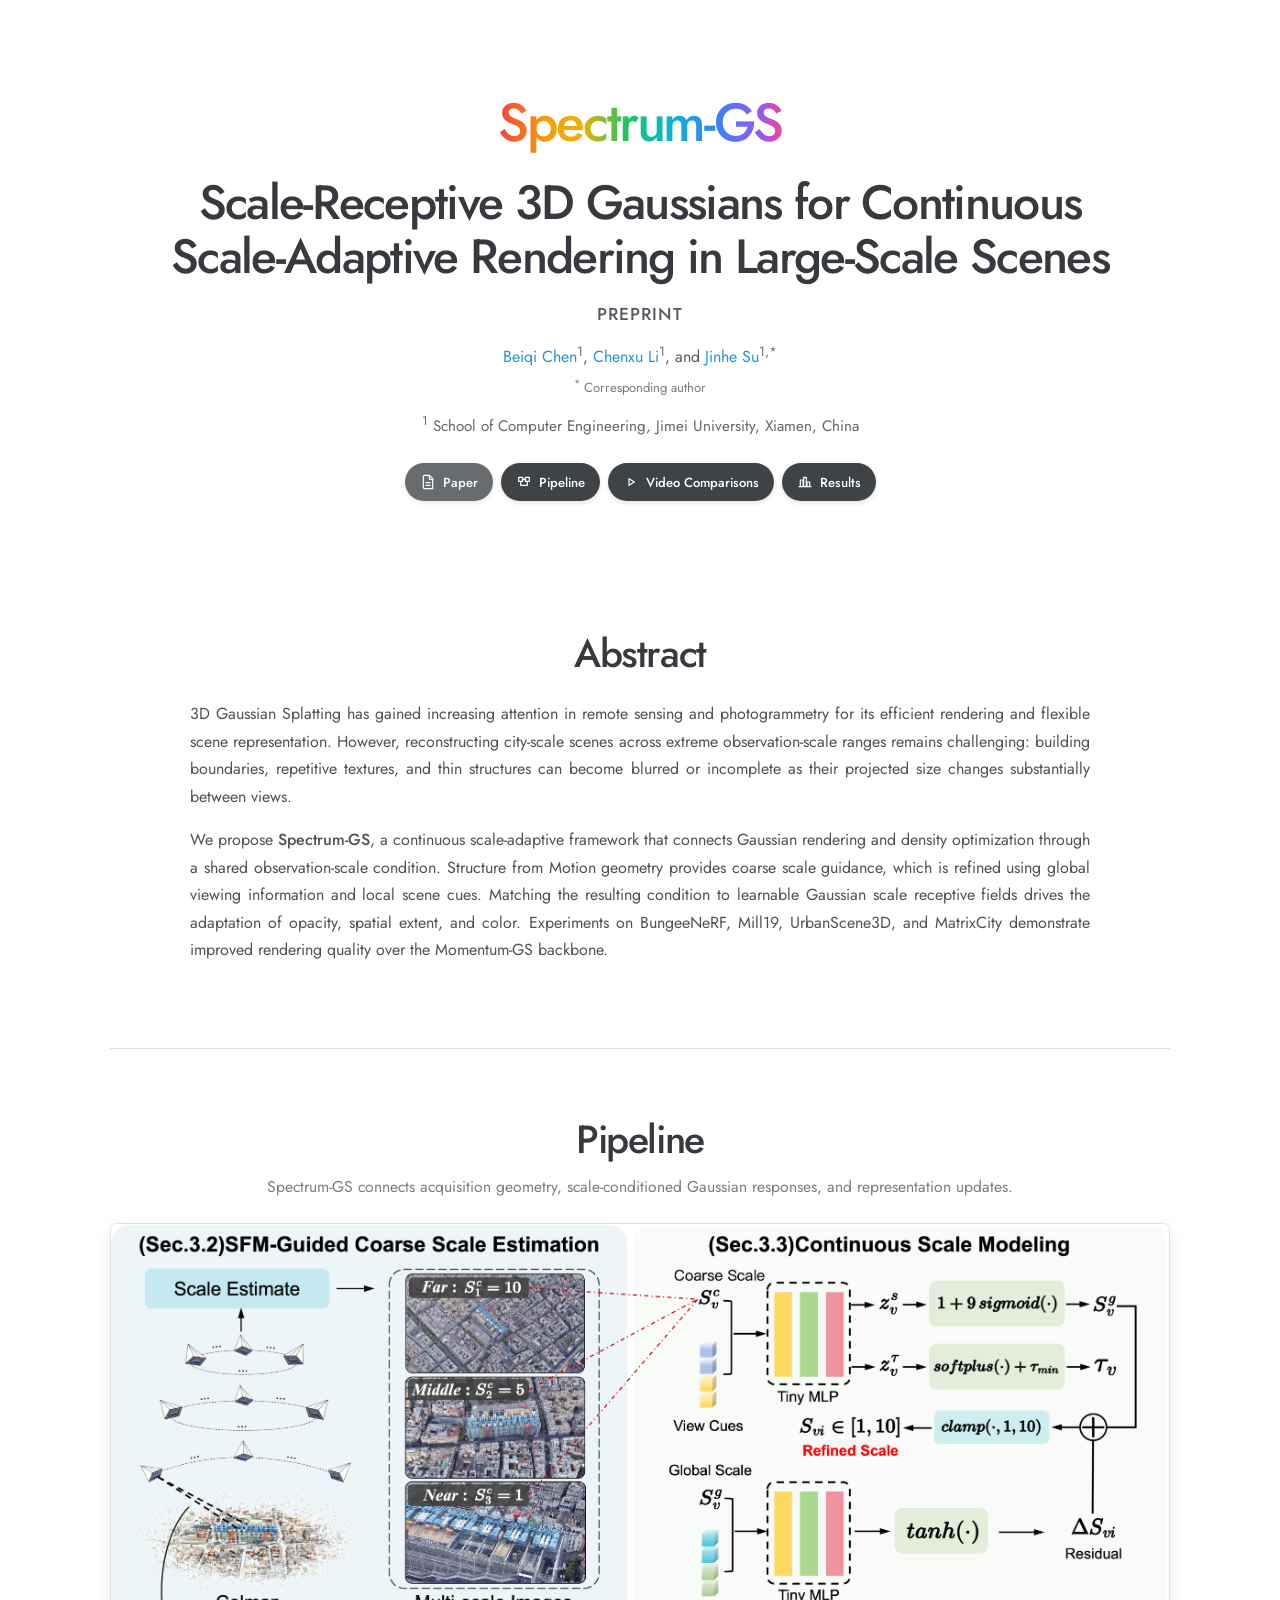
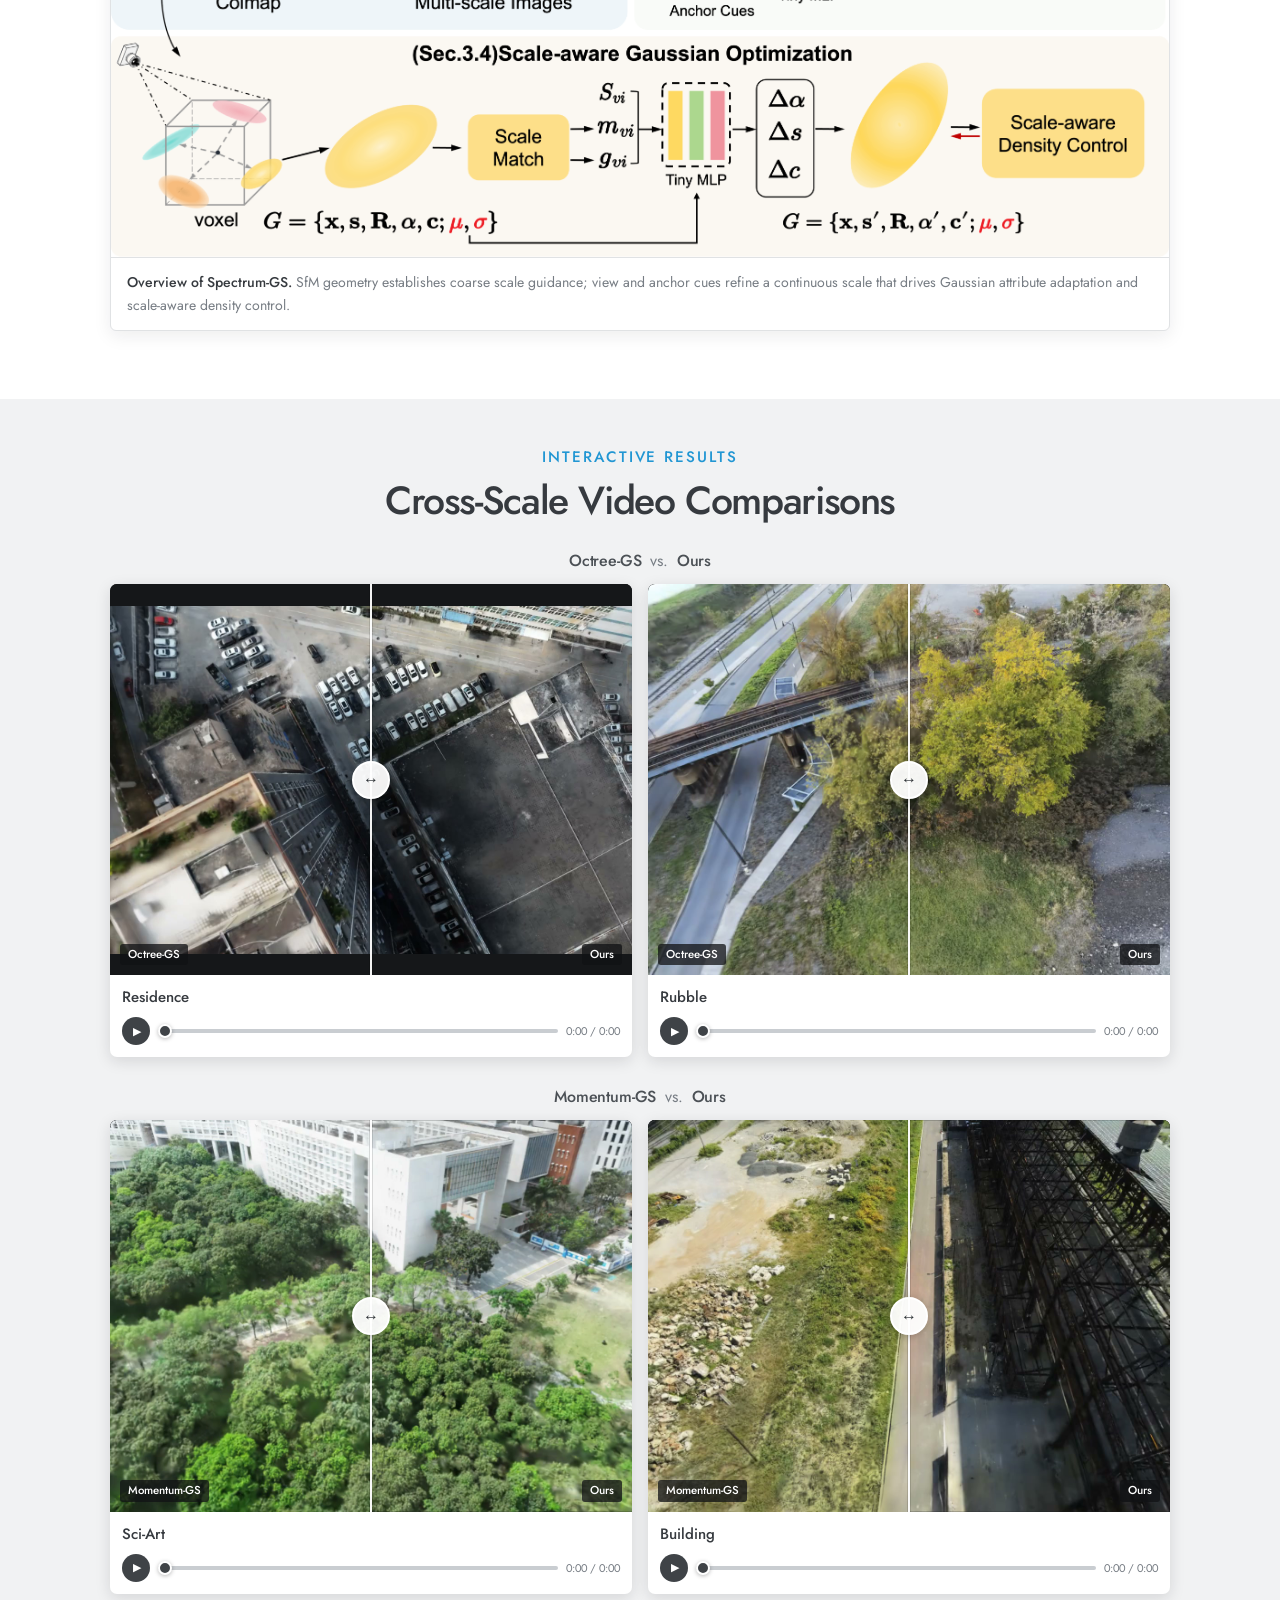
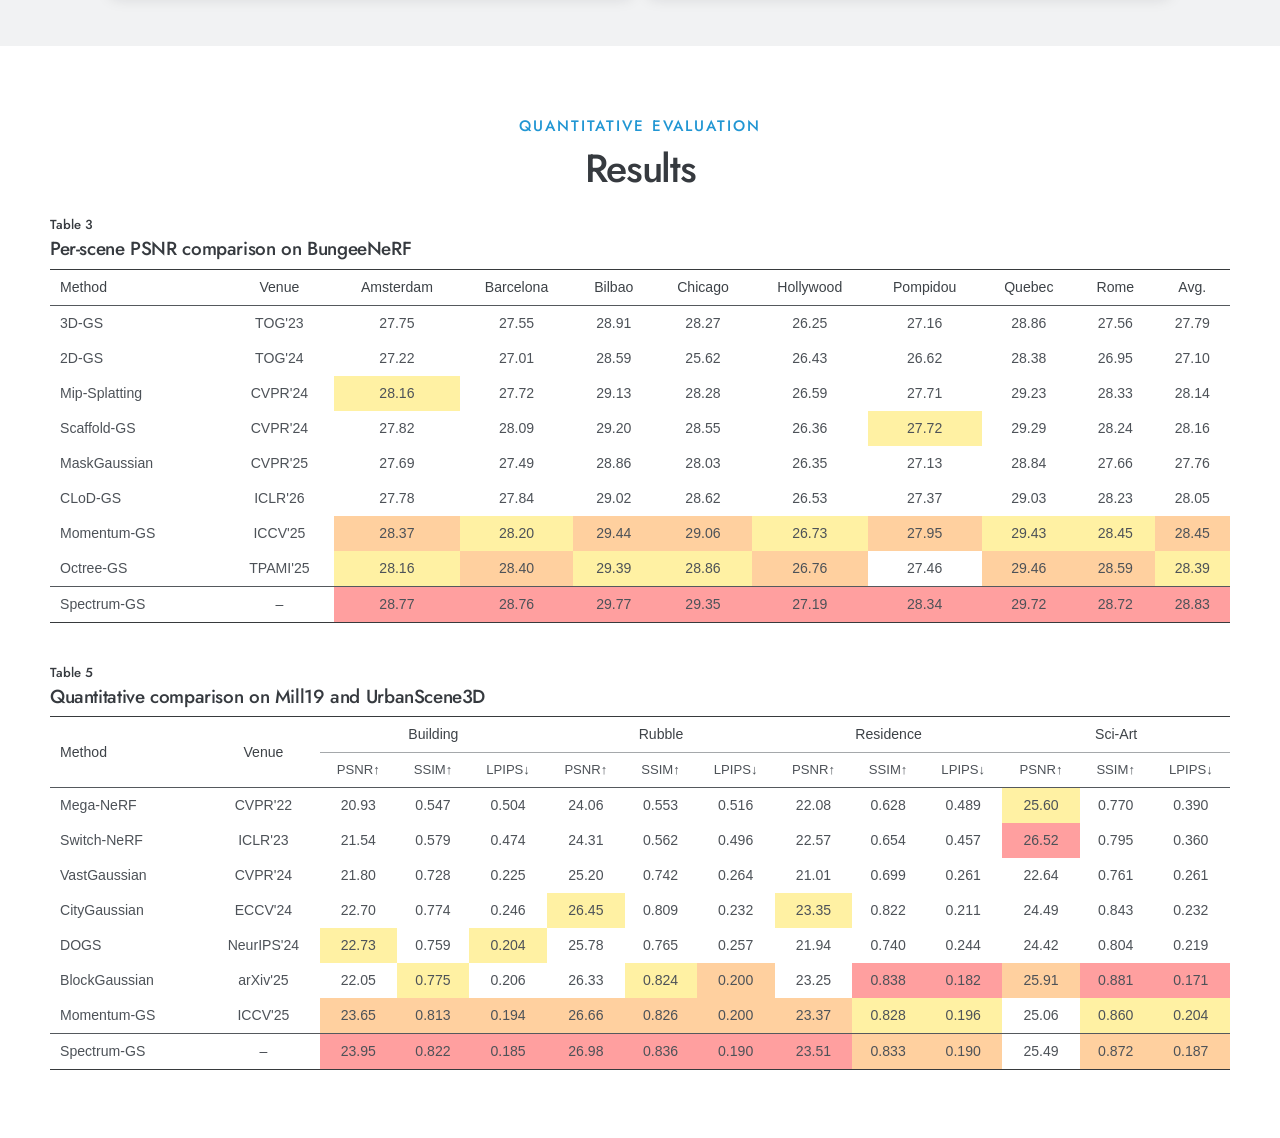
==== commit 560f7ff3: "Update pipeline figure and page styling" ====
--- a/index.html
+++ b/index.html
@@ -12,7 +12,7 @@
     <link rel="preconnect" href="https://fonts.googleapis.com" />
     <link rel="preconnect" href="https://fonts.gstatic.com" crossorigin />
     <link href="https://fonts.googleapis.com/css2?family=Jost:wght@300;400;500&amp;display=swap" rel="stylesheet" />
-    <link rel="stylesheet" href="styles.css?v=four-comparisons" />
+    <link rel="stylesheet" href="styles.css?v=centered-section-kickers" />
   </head>
   <body>
     <main>
@@ -77,9 +77,9 @@
           <p>Spectrum-GS connects acquisition geometry, scale-conditioned Gaussian responses, and representation updates.</p>
         </div>
         <figure class="pipeline-figure">
-          <a href="assets/pipeline.png" target="_blank" rel="noreferrer" aria-label="Open the pipeline at full resolution">
+          <a href="assets/pipeline.png?v=pipeline-pdf" target="_blank" rel="noreferrer" aria-label="Open the pipeline at full resolution">
             <img
-              src="assets/pipeline.png"
+              src="assets/pipeline.png?v=pipeline-pdf"
               width="2014"
               height="1212"
               alt="Spectrum-GS pipeline: SfM-guided coarse scale estimation, continuous scale modeling, and scale-aware Gaussian optimization"
--- a/styles.css
+++ b/styles.css
@@ -126,11 +126,12 @@
 .centered-heading { max-width: 720px; margin: 0 auto 26px; text-align: center; }
 
 .section-kicker {
-  margin: 0 0 8px !important;
+  margin: 0 auto 8px !important;
   color: var(--blue) !important;
-  font-size: 0.78rem !important;
-  font-weight: 500;
-  letter-spacing: 0.15em;
+  font-size: 0.95rem !important;
+  font-weight: 500;
+  letter-spacing: 0.13em;
+  text-align: center;
   text-transform: uppercase;
 }
 
@@ -397,8 +398,10 @@
   border-collapse: separate;
   border-spacing: 0;
   color: var(--text);
-  font-size: 0.8rem;
+  font-family: -apple-system, BlinkMacSystemFont, "Segoe UI", Arial, sans-serif;
+  font-size: 0.88rem;
   font-variant-numeric: tabular-nums;
+  line-height: 1.35;
   white-space: nowrap;
 }
 
@@ -407,7 +410,7 @@
 
 .result-table th,
 .result-table td {
-  padding: 6px 9px;
+  padding: 8px 10px;
   text-align: center;
   border: 0;
 }
@@ -422,7 +425,7 @@
 .dataset-table thead tr:last-child th,
 .dataset-table thead th[rowspan] { border-bottom: 1px solid #55595d; }
 .dataset-table thead tr:first-child th[colspan] { border-bottom: 1px solid #a5a8ab; }
-.result-table .metric-headings th { color: var(--text); font-size: 0.76rem; font-weight: 400; }
+.result-table .metric-headings th { color: var(--text); font-size: 0.82rem; font-weight: 400; }
 
 .result-table .method-column {
   position: sticky;
@@ -519,7 +522,7 @@
   .video-comparison-grid { grid-template-columns: 1fr; }
   .result-title-row { align-items: flex-start; flex-direction: column; gap: 7px; }
   .result-block + .result-block { margin-top: 34px; }
-  .result-table th, .result-table td { padding: 6px 8px; }
+  .result-table th, .result-table td { padding: 7px 8px; }
   .abstract-copy p { text-align: left; }
 }
 
